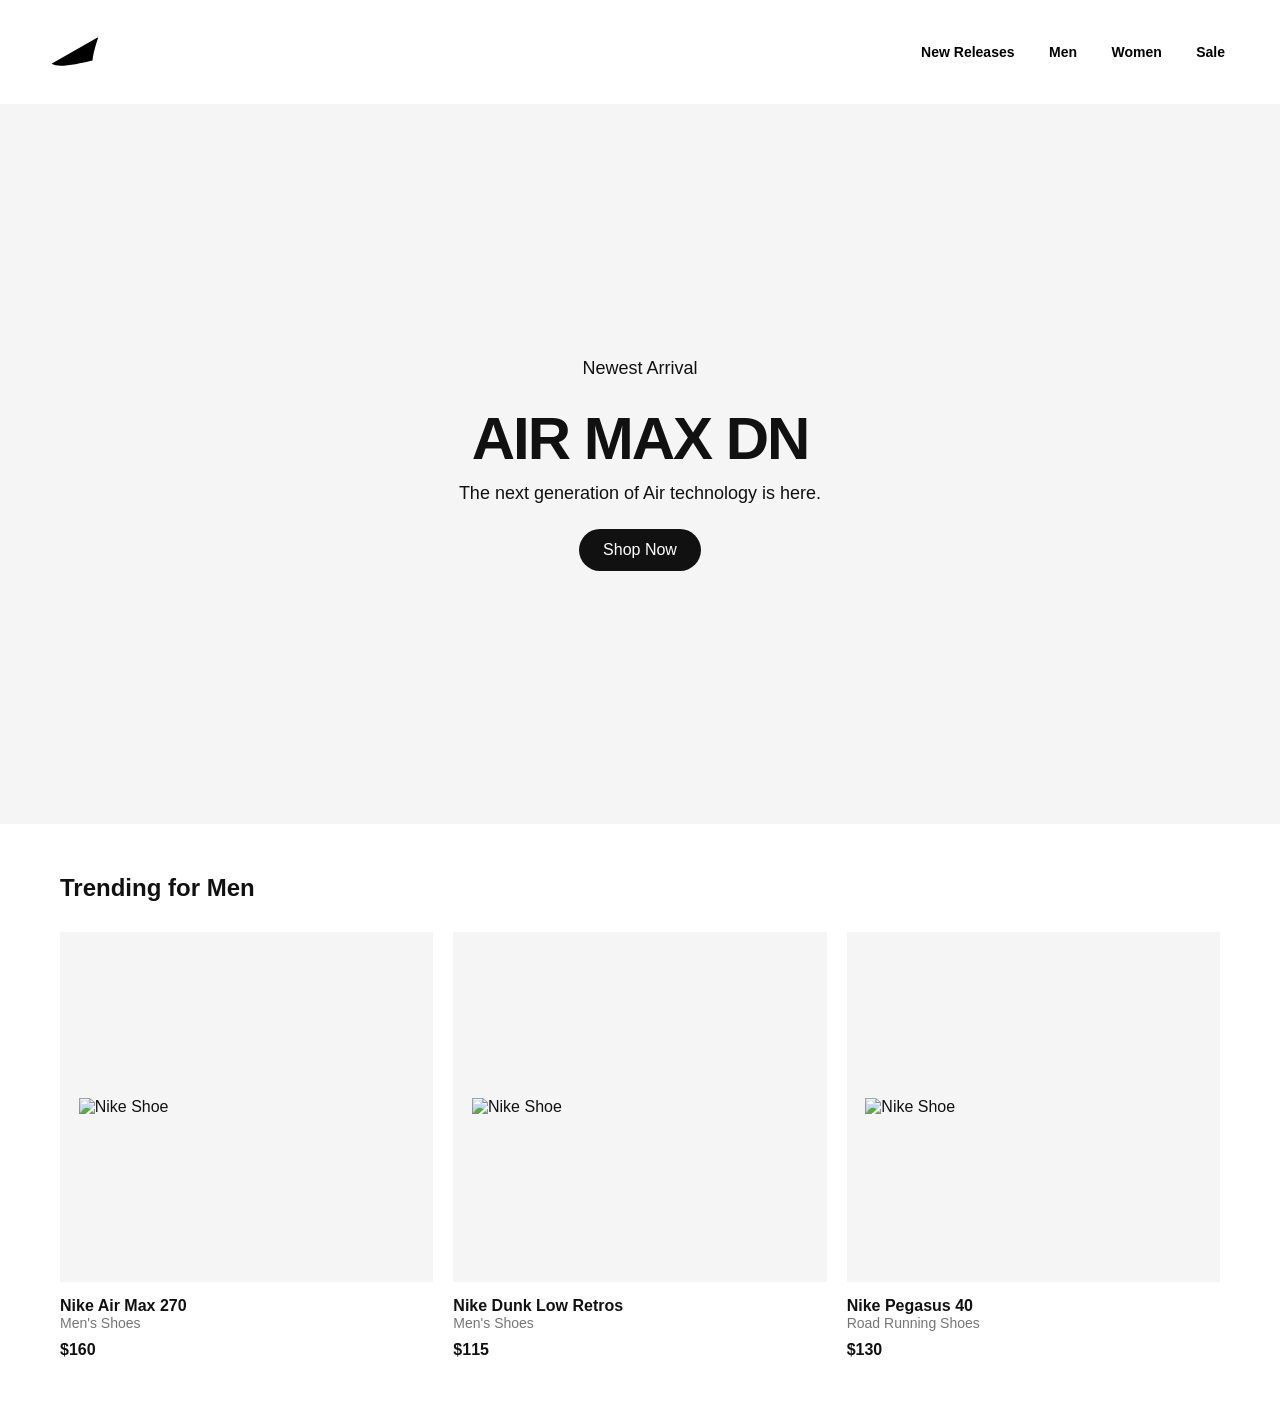
==== web.html @ b0e078b3 "Add files via upload" ====
<!DOCTYPE html>
<html lang="en">
<head>
    <meta charset="UTF-8">
    <meta name="viewport" content="width=device-width, initial-scale=1.0">
    <title>camboge| Vorn Shop</title>
    <style>
        /* --- CSS STYLES --- */
        :root {
            --nike-black: #111111;
            --nike-white: #ffffff;
            --nike-gray: #f5f5f5;
        }

        * {
            margin: 0;
            padding: 0;
            box-sizing: border-box;
            font-family: 'Helvetica Neue', Helvetica, Arial, sans-serif;
        }

        body {
            background-color: var(--nike-white);
            color: var(--nike-black);
        }

        /* Navigation */
        nav {
            display: flex;
            justify-content: space-between;
            align-items: center;
            padding: 20px 40px;
            background: white;
            position: sticky;
            top: 0;
            z-index: 1000;
        }

        .logo svg {
            width: 60px;
        }

        .nav-links a {
            text-decoration: none;
            color: black;
            font-weight: 600;
            margin: 0 15px;
            font-size: 14px;
        }

        /* Hero Section */
        .hero {
            height: 80vh;
            background: #f5f5f5;
            display: flex;
            align-items: center;
            justify-content: center;
            flex-direction: column;
            text-align: center;
            padding: 0 20px;
        }

        .hero h1 {
            font-size: 60px;
            text-transform: uppercase;
            letter-spacing: -2px;
            margin-bottom: 10px;
        }

        .hero p {
            font-size: 18px;
            margin-bottom: 25px;
        }

        .btn {
            background: var(--nike-black);
            color: white;
            padding: 12px 24px;
            border-radius: 30px;
            text-decoration: none;
            font-weight: 500;
            transition: 0.3s;
        }

        .btn:hover {
            opacity: 0.7;
        }

        /* Product Grid */
        .container {
            max-width: 1200px;
            margin: 50px auto;
            padding: 0 20px;
        }

        .section-title {
            font-size: 24px;
            margin-bottom: 30px;
        }

        .product-grid {
            display: grid;
            grid-template-columns: repeat(auto-fit, minmax(300px, 1fr));
            gap: 20px;
        }

        .product-card {
            background: white;
            transition: 0.3s;
            cursor: pointer;
        }

        .product-image {
            background: var(--nike-gray);
            height: 350px;
            display: flex;
            align-items: center;
            justify-content: center;
            overflow: hidden;
        }

        .product-image img {
            width: 90%;
            transition: transform 0.5s;
        }

        .product-card:hover img {
            transform: scale(1.1);
        }

        .product-info {
            padding: 15px 0;
        }

        .product-name {
            font-weight: 600;
            font-size: 16px;
        }

        .product-category {
            color: #757575;
            font-size: 14px;
        }

        .product-price {
            margin-top: 10px;
            font-weight: 600;
        }
    </style>
</head>
<body>

    <nav>
        <div class="logo">
            <svg viewBox="0 0 24 24" fill="black"><path d="M21 16.2c-4.5 1.1-9.3 2.1-12.7 2.1-1.6 0-2.8-.3-3.7-.8l18.4-10.5c.1 0 .2.1.2.2 0 .3-1.8 5-2.2 9z"/></svg>
        </div>
        <div class="nav-links">
            <a href="#">New Releases</a>
            <a href="#">Men</a>
            <a href="#">Women</a>
            <a href="#">Sale</a>
        </div>
    </nav>

    <section class="hero">
        <p>Newest Arrival</p>
        <h1>AIR MAX DN</h1>
        <p>The next generation of Air technology is here.</p>
        <a href="#" class="btn">Shop Now</a>
    </section>
    <div class="container">
        <h2 class="section-title">Trending for Men</h2>
        <div class="product-grid">
            
            <div class="product-card">
                <div class="product-image">
                    <img src="https://images.unsplash.com/photo-1542291026-7eec264c27ff?auto=format&fit=crop&q=80&w=600" alt="Nike Shoe">
                </div>
                <div class="product-info">
                    <p class="product-name">Nike Air Max 270</p>
                    <p class="product-category">Men's Shoes</p>
                    <p class="product-price">$160</p>
                </div>
            </div>

            <div class="product-card">
                <div class="product-image">
                    <img src="https://images.unsplash.com/photo-1606107557195-0e29a4b5b4aa?auto=format&fit=crop&q=80&w=600" alt="Nike Shoe">
                </div>
                <div class="product-info">
                    <p class="product-name">Nike Dunk Low Retros</p>
                    <p class="product-category">Men's Shoes</p>
                    <p class="product-price">$115</p>
                </div>
            </div>

            <div class="product-card">
                <div class="product-image">
                    <img src="https://images.unsplash.com/photo-1549298916-b41d501d3772?auto=format&fit=crop&q=80&w=600" alt="Nike Shoe">
                </div>
                <div class="product-info">
                    <p class="product-name">Nike Pegasus 40</p>
                    <p class="product-category">Road Running Shoes</p>
                    <p class="product-price">$130</p>
                </div>
            </div>

        </div>
    </div>

</body>
</html>
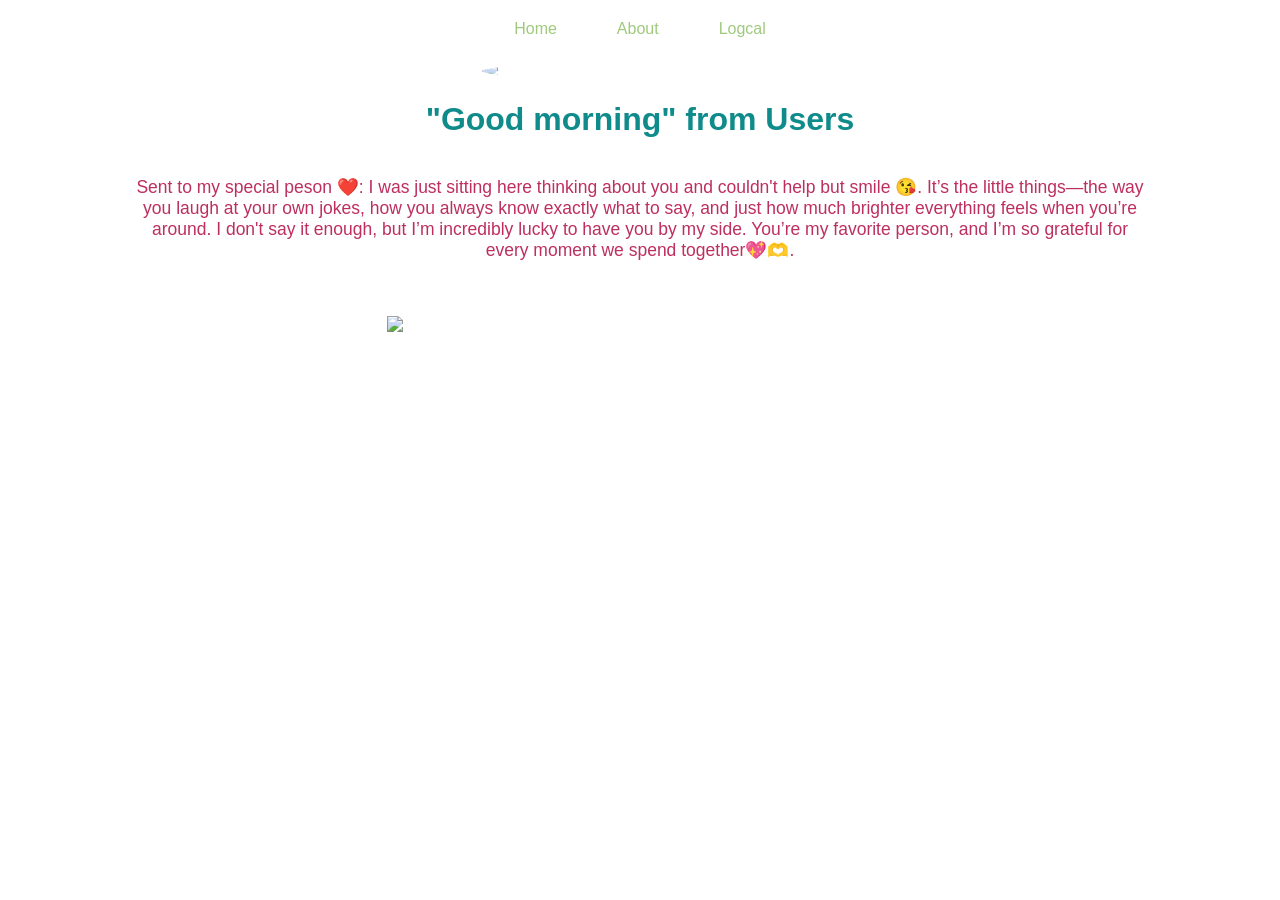
==== commit a18ed861: "Add files via upload Signed-off-by: web-code <tchhvorn@gmail.com>" ====
--- a/web.html
+++ b/web.html
@@ -3,210 +3,22 @@
 <head>
     <meta charset="UTF-8">
     <meta name="viewport" content="width=device-width, initial-scale=1.0">
-    <title>camboge| Vorn Shop</title>
-    <style>
-        /* --- CSS STYLES --- */
-        :root {
-            --nike-black: #111111;
-            --nike-white: #ffffff;
-            --nike-gray: #f5f5f5;
-        }
-
-        * {
-            margin: 0;
-            padding: 0;
-            box-sizing: border-box;
-            font-family: 'Helvetica Neue', Helvetica, Arial, sans-serif;
-        }
-
-        body {
-            background-color: var(--nike-white);
-            color: var(--nike-black);
-        }
-
-        /* Navigation */
-        nav {
-            display: flex;
-            justify-content: space-between;
-            align-items: center;
-            padding: 20px 40px;
-            background: white;
-            position: sticky;
-            top: 0;
-            z-index: 1000;
-        }
-
-        .logo svg {
-            width: 60px;
-        }
-
-        .nav-links a {
-            text-decoration: none;
-            color: black;
-            font-weight: 600;
-            margin: 0 15px;
-            font-size: 14px;
-        }
-
-        /* Hero Section */
-        .hero {
-            height: 80vh;
-            background: #f5f5f5;
-            display: flex;
-            align-items: center;
-            justify-content: center;
-            flex-direction: column;
-            text-align: center;
-            padding: 0 20px;
-        }
-
-        .hero h1 {
-            font-size: 60px;
-            text-transform: uppercase;
-            letter-spacing: -2px;
-            margin-bottom: 10px;
-        }
-
-        .hero p {
-            font-size: 18px;
-            margin-bottom: 25px;
-        }
-
-        .btn {
-            background: var(--nike-black);
-            color: white;
-            padding: 12px 24px;
-            border-radius: 30px;
-            text-decoration: none;
-            font-weight: 500;
-            transition: 0.3s;
-        }
-
-        .btn:hover {
-            opacity: 0.7;
-        }
-
-        /* Product Grid */
-        .container {
-            max-width: 1200px;
-            margin: 50px auto;
-            padding: 0 20px;
-        }
-
-        .section-title {
-            font-size: 24px;
-            margin-bottom: 30px;
-        }
-
-        .product-grid {
-            display: grid;
-            grid-template-columns: repeat(auto-fit, minmax(300px, 1fr));
-            gap: 20px;
-        }
-
-        .product-card {
-            background: white;
-            transition: 0.3s;
-            cursor: pointer;
-        }
-
-        .product-image {
-            background: var(--nike-gray);
-            height: 350px;
-            display: flex;
-            align-items: center;
-            justify-content: center;
-            overflow: hidden;
-        }
-
-        .product-image img {
-            width: 90%;
-            transition: transform 0.5s;
-        }
-
-        .product-card:hover img {
-            transform: scale(1.1);
-        }
-
-        .product-info {
-            padding: 15px 0;
-        }
-
-        .product-name {
-            font-weight: 600;
-            font-size: 16px;
-        }
-
-        .product-category {
-            color: #757575;
-            font-size: 14px;
-        }
-
-        .product-price {
-            margin-top: 10px;
-            font-weight: 600;
-        }
-    </style>
+    <title>IT-និស្សិត.com</title>
+    <link rel="stylesheet" href="sty.css">
 </head>
 <body>
-
-    <nav>
-        <div class="logo">
-            <svg viewBox="0 0 24 24" fill="black"><path d="M21 16.2c-4.5 1.1-9.3 2.1-12.7 2.1-1.6 0-2.8-.3-3.7-.8l18.4-10.5c.1 0 .2.1.2.2 0 .3-1.8 5-2.2 9z"/></svg>
-        </div>
-        <div class="nav-links">
-            <a href="#">New Releases</a>
-            <a href="#">Men</a>
-            <a href="#">Women</a>
-            <a href="#">Sale</a>
-        </div>
-    </nav>
-
-    <section class="hero">
-        <p>Newest Arrival</p>
-        <h1>AIR MAX DN</h1>
-        <p>The next generation of Air technology is here.</p>
-        <a href="#" class="btn">Shop Now</a>
-    </section>
-    <div class="container">
-        <h2 class="section-title">Trending for Men</h2>
-        <div class="product-grid">
-            
-            <div class="product-card">
-                <div class="product-image">
-                    <img src="https://images.unsplash.com/photo-1542291026-7eec264c27ff?auto=format&fit=crop&q=80&w=600" alt="Nike Shoe">
-                </div>
-                <div class="product-info">
-                    <p class="product-name">Nike Air Max 270</p>
-                    <p class="product-category">Men's Shoes</p>
-                    <p class="product-price">$160</p>
-                </div>
-            </div>
-
-            <div class="product-card">
-                <div class="product-image">
-                    <img src="https://images.unsplash.com/photo-1606107557195-0e29a4b5b4aa?auto=format&fit=crop&q=80&w=600" alt="Nike Shoe">
-                </div>
-                <div class="product-info">
-                    <p class="product-name">Nike Dunk Low Retros</p>
-                    <p class="product-category">Men's Shoes</p>
-                    <p class="product-price">$115</p>
-                </div>
-            </div>
-
-            <div class="product-card">
-                <div class="product-image">
-                    <img src="https://images.unsplash.com/photo-1549298916-b41d501d3772?auto=format&fit=crop&q=80&w=600" alt="Nike Shoe">
-                </div>
-                <div class="product-info">
-                    <p class="product-name">Nike Pegasus 40</p>
-                    <p class="product-category">Road Running Shoes</p>
-                    <p class="product-price">$130</p>
-                </div>
-            </div>
-
-        </div>
+    <div class="center gap">
+        <a href="web.html">Home</a>
+        <a href="about.html">About</a>
+        <a href="">Logcal</a>
     </div>
-
+    <div class="center-col">
+        <img src="lovee.jpeg" class="profile">
+        <h1 class="padding">"Good morning" from Users</h1>
+        <p class="paragraph">Sent to my special peson ❤️: I was just sitting here thinking about you and couldn't help but smile 😘. It’s the little things—the way you laugh at your own jokes, how you always know exactly what to say, and just how much brighter everything feels when you’re around. I don't say it enough, but I’m incredibly lucky to have you by my side. You’re my favorite person, and I’m so grateful for every moment we spend together💖🫶.</p>
+    </div>
+    <div class="nomal let">
+        <img src="love.jpeg" class="pl">
+    </div>
 </body>
 </html>
--- a/sty.css
+++ b/sty.css
@@ -0,0 +1,72 @@
+.center{
+    display: flex;
+    justify-content: center;
+    align-items: center;
+    flex-direction: row;
+}
+.center-col{
+    display: flex;
+    justify-content: center;
+    align-items: center;
+    flex-direction: column;
+}
+.gap{
+    gap: 60px;
+    margin-top: 20px;
+}
+.center a{
+    text-decoration: none;
+    font-family: 'Trebuchet MS', 'Lucida Sans Unicode', 'Lucida Grande', 'Lucida Sans', Arial, sans-serif;
+    color: rgb(159, 201, 125);
+}
+.center a:hover{
+    color: rgb(82, 6, 154);
+}
+.profile{
+    width: 25%;
+    border-radius: 50%;
+    margin-top: 2%;
+}
+.padding{
+    font-family: 'Franklin Gothic Medium', 'Arial Narrow', Arial, sans-serif;
+    color: rgb(16, 139, 139);
+}
+.paragraph{
+    width: 80%;
+    font-family: 'Segoe UI', Tahoma, Geneva, Verdana, sans-serif;
+    color: rgb(189, 47, 94);
+    font-size: 17.5px;
+}
+.nomal{
+    display: flex;
+    justify-content: center;
+    align-items: center;
+    flex-direction: row;
+}
+.let{
+    gap: 60px;
+    margin-top:3%;
+}
+.pl{
+    width: 40%;
+    border-radius: 0cm;
+}
+.page-about{
+    text-align: center;
+    color: rgb(188, 36, 117);
+    font-family: cursive;   
+}
+h3{
+    text-align: center;
+    font-family:system-ui, -apple-system, BlinkMacSystemFont, 'Segoe UI', Roboto, Oxygen, Ubuntu, Cantarell, 'Open Sans', 'Helvetica Neue', sans-serif;
+    color: rgb(226, 107, 43);
+}
+.flower{
+    width: 40%;
+    height: 500px;
+}
+p{
+    text-align: center;
+    color: rgb(233, 18, 101);
+    
+}
